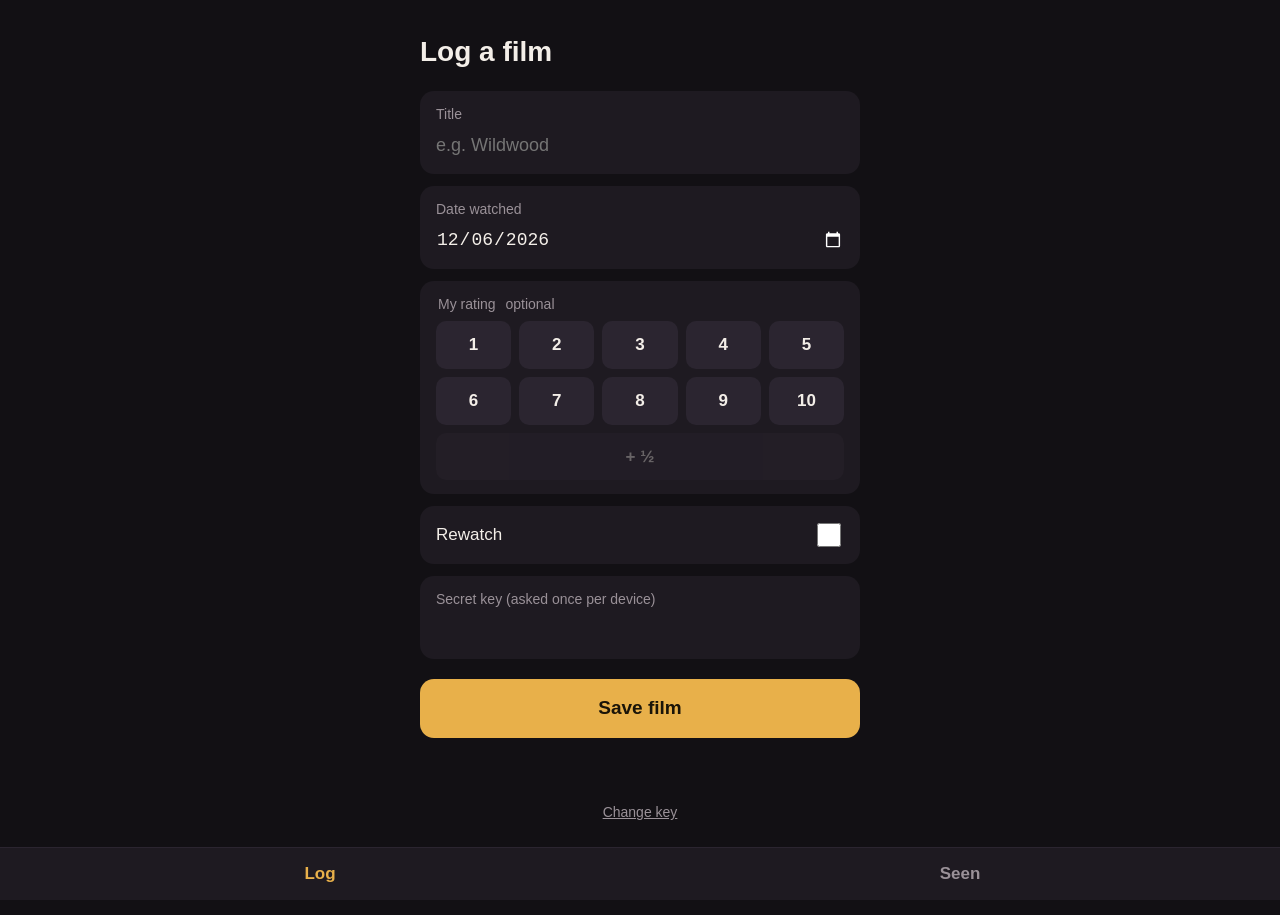
==== index.html @ c6a6cbfb "Group the Seen list under month headings Co-Authored-By: Claude Opus 5.5 <noreply@anthropic.com>" ====
<!DOCTYPE html>
<html lang="en-GB">
<head>
  <meta charset="utf-8">
  <!-- Makes the page fit a phone screen instead of a zoomed-out desktop view. -->
  <meta name="viewport" content="width=device-width, initial-scale=1, viewport-fit=cover">
  <title>Log a film</title>

  <!-- Home-screen app settings: name, icon and colours (manifest.json), plus
       the extra tags iPhones look for. "Film log" is the name under the icon. -->
  <link rel="manifest" href="manifest.json">
  <link rel="apple-touch-icon" href="icon-180.png">
  <link rel="icon" href="icon-192.png">
  <meta name="apple-mobile-web-app-title" content="Film log">
  <meta name="apple-mobile-web-app-capable" content="yes">
  <meta name="mobile-web-app-capable" content="yes">
  <meta name="apple-mobile-web-app-status-bar-style" content="black-translucent">
  <meta name="theme-color" content="#121014">

  <link rel="stylesheet" href="style.css?v=4">
</head>
<body>
  <!-- Two screens ("views"): only one is shown at a time, switched by the tab bar below. -->
  <main id="log-view">
    <h1>Log a film</h1>

    <form id="film-form" autocomplete="off">
      <label class="field">
        <span>Title</span>
        <input id="title" type="text" required autocapitalize="words" placeholder="e.g. Wildwood">
      </label>

      <label class="field">
        <span>Date watched</span>
        <input id="date" type="date" required>
      </label>

      <fieldset class="field">
        <legend>My rating <output id="rating-value">–</output></legend>
        <!-- 1 to 10 buttons are added by app.js; ½ adds half a point. -->
        <div id="rating-buttons" class="rating-grid"></div>
        <button type="button" id="half" class="chip half" aria-pressed="false">+ ½</button>
      </fieldset>

      <label class="field toggle">
        <span>Rewatch</span>
        <input id="rewatch" type="checkbox">
      </label>

      <!-- Only shown until the key is saved on this device. -->
      <label class="field" id="key-field" hidden>
        <span>Secret key (asked once per device)</span>
        <input id="key" type="password" autocomplete="off">
      </label>

      <button type="submit" id="save" class="save">Save film</button>
      <p id="status" role="status"></p>
    </form>

    <button type="button" id="forget-key" class="link">Change key</button>
  </main>

  <main id="seen-view" hidden>
    <h1>Seen <span id="film-count" class="count"></span></h1>
    <!-- type="search" gives the phone a search keyboard and a clear (x) button. -->
    <input id="search" class="search" type="search" placeholder="Search films" autocomplete="off" autocapitalize="off" enterkeyhint="search">
    <p id="list-status" class="list-status" role="status"></p>
    <!-- Filled in by app.js: one <li> per film, newest first. -->
    <ol id="film-list" class="film-list"></ol>
  </main>

  <nav class="tabs">
    <button type="button" class="tab" data-view="log-view" aria-pressed="true">Log</button>
    <button type="button" class="tab" data-view="seen-view" aria-pressed="false">Seen</button>
  </nav>

  <!-- "?v=4" makes phones fetch the new files instead of reusing old saved copies.
       Bump the number whenever you change these files. -->
  <script src="config.js?v=4"></script>
  <script src="app.js?v=4"></script>
</body>
</html>
---- style.css ----
/* Colours in one place: change these to restyle the whole app. */
:root {
  --bg: #121014;
  --card: #1e1a21;
  --text: #f3eee8;
  --muted: #9a9198;
  --accent: #e8b04a;      /* cinema-ticket gold */
  --ok: #7fc99a;
  --error: #ef7a6d;
  --radius: 14px;
}

* { box-sizing: border-box; }

/* Make sure "hidden" always wins, even over rules like .field { display: block }. */
[hidden] { display: none !important; }

body {
  margin: 0;
  background: var(--bg);
  color: var(--text);
  font: 17px/1.4 -apple-system, BlinkMacSystemFont, "Segoe UI", sans-serif;
  /* Keeps content clear of the iPhone notch and home bar. */
  padding: env(safe-area-inset-top) 0 env(safe-area-inset-bottom);
}

/* Bottom padding leaves room for the tab bar so it never covers content. */
main { max-width: 480px; margin: 0 auto; padding: 20px 20px calc(90px + env(safe-area-inset-bottom)); }

h1 { font-size: 28px; margin: 12px 0 20px; }

.field {
  display: block;
  background: var(--card);
  border: 0;
  border-radius: var(--radius);
  padding: 14px 16px;
  margin: 0 0 12px;
}

.field > span, legend {
  display: block;
  color: var(--muted);
  font-size: 14px;
  margin-bottom: 6px;
}
legend { float: left; width: 100%; }   /* lets the legend sit inside the card */

/* 16px or more stops iPhone Safari zooming in when you tap a field. */
input[type="text"], input[type="date"], input[type="password"] {
  width: 100%;
  font-size: 18px;
  color: var(--text);
  background: transparent;
  border: 0;
  padding: 4px 0;
  outline: none;
  color-scheme: dark;
}

#rating-value { color: var(--accent); font-weight: 700; font-size: 18px; margin-left: 6px; }

.rating-grid {
  clear: both;
  display: grid;
  grid-template-columns: repeat(5, 1fr);
  gap: 8px;
  margin-bottom: 8px;
}

.chip {
  font: inherit;
  font-weight: 600;
  color: var(--text);
  background: #2b2530;
  border: 0;
  border-radius: 10px;
  padding: 12px 0;
}
.chip[aria-pressed="true"] { background: var(--accent); color: #1a1408; }
.chip:disabled { opacity: 0.35; }
.half { width: 100%; }

.toggle { display: flex; align-items: center; justify-content: space-between; }
.toggle > span { margin: 0; color: var(--text); font-size: 17px; }
.toggle input { width: 24px; height: 24px; accent-color: var(--accent); }

.save {
  width: 100%;
  font: inherit;
  font-weight: 700;
  font-size: 19px;
  background: var(--accent);
  color: #1a1408;
  border: 0;
  border-radius: var(--radius);
  padding: 16px;
  margin-top: 8px;
}
.save:disabled { opacity: 0.6; }

#status { min-height: 1.4em; text-align: center; }
#status.ok { color: var(--ok); }
#status.error { color: var(--error); }

.link {
  display: block;
  margin: 24px auto 0;
  background: none;
  border: 0;
  color: var(--muted);
  font: inherit;
  font-size: 14px;
  text-decoration: underline;
}

/* ---------- Tab bar (Log / Seen), fixed to the bottom of the screen ---------- */
.tabs {
  position: fixed;
  left: 0; right: 0; bottom: 0;
  display: flex;
  background: var(--card);
  border-top: 1px solid #2b2530;
  padding-bottom: env(safe-area-inset-bottom);   /* clears the iPhone home bar */
}
.tab {
  flex: 1;
  font: inherit;
  font-weight: 600;
  color: var(--muted);
  background: none;
  border: 0;
  padding: 14px 0;
}
.tab[aria-pressed="true"] { color: var(--accent); }

/* ---------- Seen list ---------- */
.count { color: var(--muted); font-weight: 400; font-size: 20px; }
.list-status { color: var(--muted); font-size: 14px; min-height: 1.2em; margin: -10px 0 10px; }
.list-status.error { color: var(--error); }

.film-list { list-style: none; margin: 0; padding: 0; }
.film-list li.film {
  display: grid;
  grid-template-columns: 1fr auto;   /* title takes the space, rating sits on the right */
  align-items: center;
  gap: 2px 12px;
  padding: 12px 4px;
  border-bottom: 1px solid #2b2530;
}
.film-title { font-weight: 600; }
.film-date { grid-column: 1; color: var(--muted); font-size: 14px; }
.film-rating {
  grid-column: 2; grid-row: 1 / span 2;
  color: var(--accent);
  font-weight: 700;
  font-size: 20px;
}

/* ---------- Rating "optional" hint and Seen search ---------- */
#rating-value.unset { color: var(--muted); font-weight: 400; font-size: 14px; }

.search {
  width: 100%;
  font-size: 17px;            /* 16px+ stops iPhone zooming in on tap */
  color: var(--text);
  background: var(--card);
  border: 0;
  border-radius: var(--radius);
  padding: 12px 16px;
  margin: 0 0 14px;
  outline: none;
  color-scheme: dark;
}
.no-match { color: var(--muted); display: block !important; }

/* ---------- Month headings in the Seen list ---------- */
.month-heading {
  display: flex;
  justify-content: space-between;
  align-items: baseline;
  margin-top: 22px;
  padding: 0 4px 6px;
  border-bottom: 1px solid var(--accent);
  color: var(--accent);
  font-size: 13px;
  font-weight: 700;
  letter-spacing: 0.08em;
  text-transform: uppercase;     /* shows as "JULY 2026" */
}
.month-heading:first-child { margin-top: 4px; }
.month-count { color: var(--muted); font-weight: 400; letter-spacing: 0; }
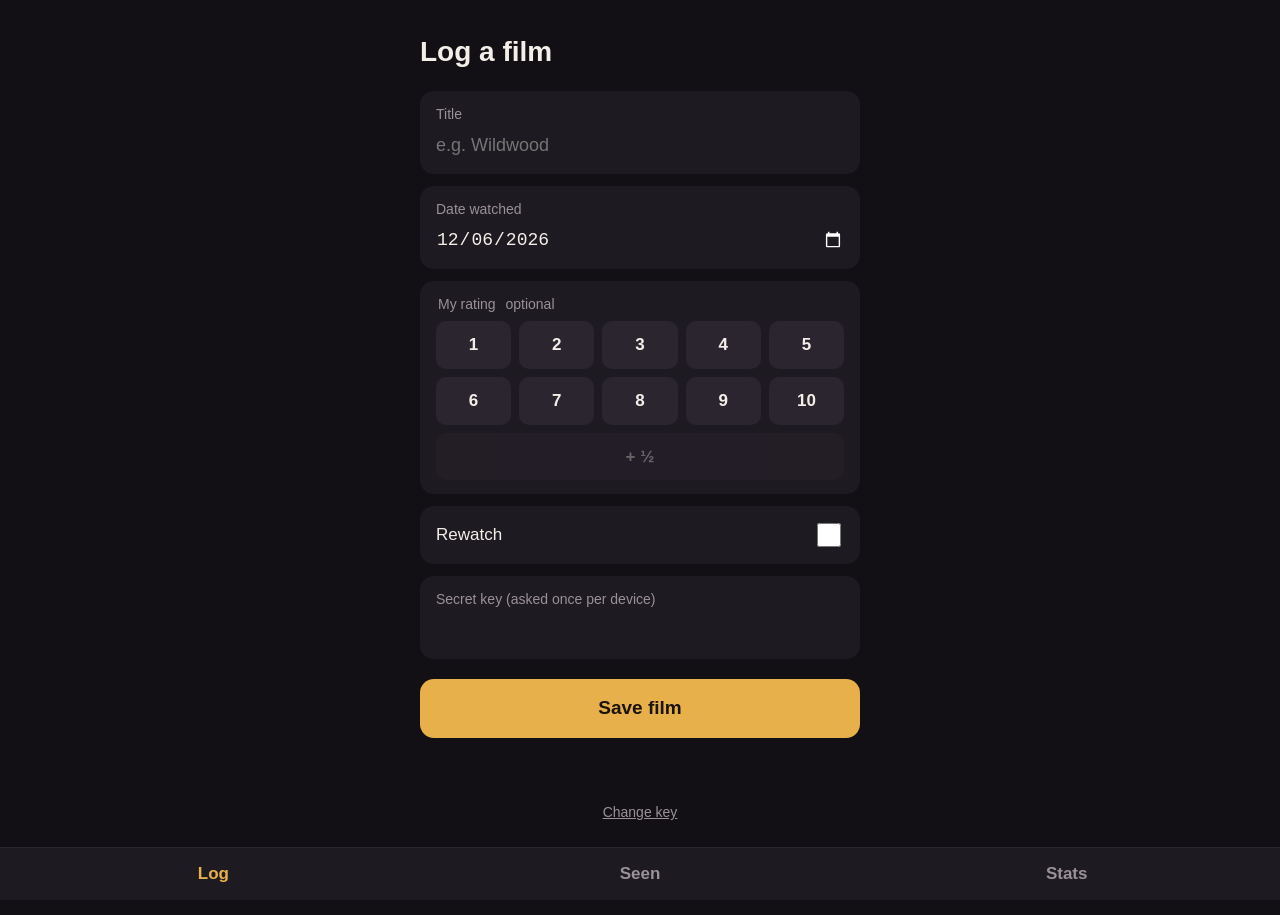
==== commit 80301399: "Add a Stats tab showing the cinema dashboard (trial) dashboard.html is a copy of the cinema dashboar" ====
--- a/index.html
+++ b/index.html
@@ -17,7 +17,7 @@
   <meta name="apple-mobile-web-app-status-bar-style" content="black-translucent">
   <meta name="theme-color" content="#121014">
 
-  <link rel="stylesheet" href="style.css?v=4">
+  <link rel="stylesheet" href="style.css?v=5">
 </head>
 <body>
   <!-- Two screens ("views"): only one is shown at a time, switched by the tab bar below. -->
@@ -69,14 +69,21 @@
     <ol id="film-list" class="film-list"></ol>
   </main>
 
+  <!-- The full cinema dashboard (dashboard.html), shown inside the app.
+       It's only loaded the first time you open this tab. -->
+  <main id="stats-view" class="stats-view" hidden>
+    <iframe id="stats-frame" title="Cinema dashboard"></iframe>
+  </main>
+
   <nav class="tabs">
     <button type="button" class="tab" data-view="log-view" aria-pressed="true">Log</button>
     <button type="button" class="tab" data-view="seen-view" aria-pressed="false">Seen</button>
+    <button type="button" class="tab" data-view="stats-view" aria-pressed="false">Stats</button>
   </nav>
 
-  <!-- "?v=4" makes phones fetch the new files instead of reusing old saved copies.
+  <!-- "?v=5" makes phones fetch the new files instead of reusing old saved copies.
        Bump the number whenever you change these files. -->
-  <script src="config.js?v=4"></script>
-  <script src="app.js?v=4"></script>
+  <script src="config.js?v=5"></script>
+  <script src="app.js?v=5"></script>
 </body>
 </html>
--- a/style.css
+++ b/style.css
@@ -190,3 +190,14 @@
 }
 .month-heading:first-child { margin-top: 4px; }
 .month-count { color: var(--muted); font-weight: 400; letter-spacing: 0; }
+
+/* ---------- Stats tab: the dashboard fills the screen above the tab bar ---------- */
+.stats-view {
+  position: fixed;
+  top: env(safe-area-inset-top);
+  left: 0; right: 0;
+  bottom: calc(50px + env(safe-area-inset-bottom));   /* 50px ≈ the tab bar's height */
+  max-width: none;
+  padding: 0;
+}
+.stats-view iframe { width: 100%; height: 100%; border: 0; display: block; background: #fff; }
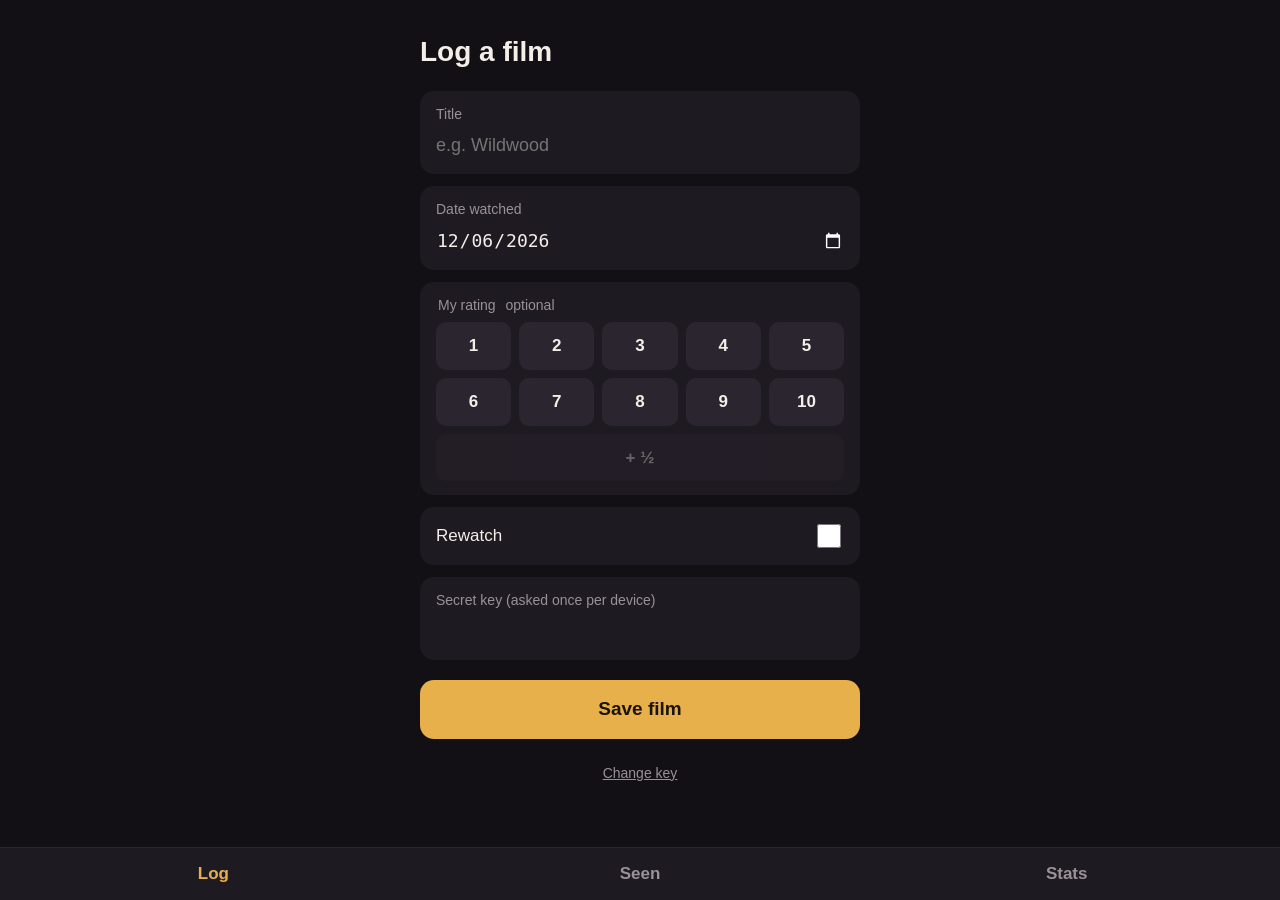
==== commit 0b65e168: "Show a clear TMDB result card after saving Matched (with year to check), no match found, or lookup f" ====
--- a/index.html
+++ b/index.html
@@ -17,7 +17,7 @@
   <meta name="apple-mobile-web-app-status-bar-style" content="black-translucent">
   <meta name="theme-color" content="#121014">
 
-  <link rel="stylesheet" href="style.css?v=5">
+  <link rel="stylesheet" href="style.css?v=6">
 </head>
 <body>
   <!-- Two screens ("views"): only one is shown at a time, switched by the tab bar below. -->
@@ -55,6 +55,17 @@
 
       <button type="submit" id="save" class="save">Save film</button>
       <p id="status" role="status"></p>
+
+      <!-- After a save: did TMDB find the film? Filled in by showResult() in app.js. -->
+      <div id="result" class="result" role="status" hidden>
+        <span id="result-icon" class="result-icon"></span>
+        <div>
+          <p id="result-heading" class="result-heading"></p>
+          <p id="result-saved" class="result-saved"></p>
+          <p id="result-detail" class="result-detail"></p>
+        </div>
+        <button type="button" id="result-close" class="result-close" aria-label="Dismiss">×</button>
+      </div>
     </form>
 
     <button type="button" id="forget-key" class="link">Change key</button>
@@ -81,9 +92,9 @@
     <button type="button" class="tab" data-view="stats-view" aria-pressed="false">Stats</button>
   </nav>
 
-  <!-- "?v=5" makes phones fetch the new files instead of reusing old saved copies.
+  <!-- "?v=6" makes phones fetch the new files instead of reusing old saved copies.
        Bump the number whenever you change these files. -->
-  <script src="config.js?v=5"></script>
-  <script src="app.js?v=5"></script>
+  <script src="config.js?v=6"></script>
+  <script src="app.js?v=6"></script>
 </body>
 </html>
--- a/style.css
+++ b/style.css
@@ -201,3 +201,30 @@
   padding: 0;
 }
 .stats-view iframe { width: 100%; height: 100%; border: 0; display: block; background: #fff; }
+
+/* ---------- TMDB result card (after saving) ---------- */
+.result {
+  display: grid;
+  grid-template-columns: auto 1fr auto;
+  gap: 12px;
+  align-items: start;
+  background: var(--card);
+  border-left: 4px solid var(--ok);
+  border-radius: var(--radius);
+  padding: 14px 12px 14px 16px;
+  margin-top: 4px;
+}
+.result.warn { border-left-color: var(--accent); }
+.result p { margin: 0; }
+.result-icon { font-size: 20px; line-height: 1.3; color: var(--ok); }
+.result.warn .result-icon { color: var(--accent); }
+.result-heading { font-weight: 700; }
+.result-saved { color: var(--muted); font-size: 14px; margin-top: 2px !important; }
+.result-detail { font-size: 14px; margin-top: 8px !important; }
+.result-close {
+  background: none; border: 0; color: var(--muted);
+  font-size: 24px; line-height: 1; padding: 0 4px;
+}
+
+/* No gap when the status line is empty. */
+#status:empty { min-height: 0; margin: 8px 0 0; }
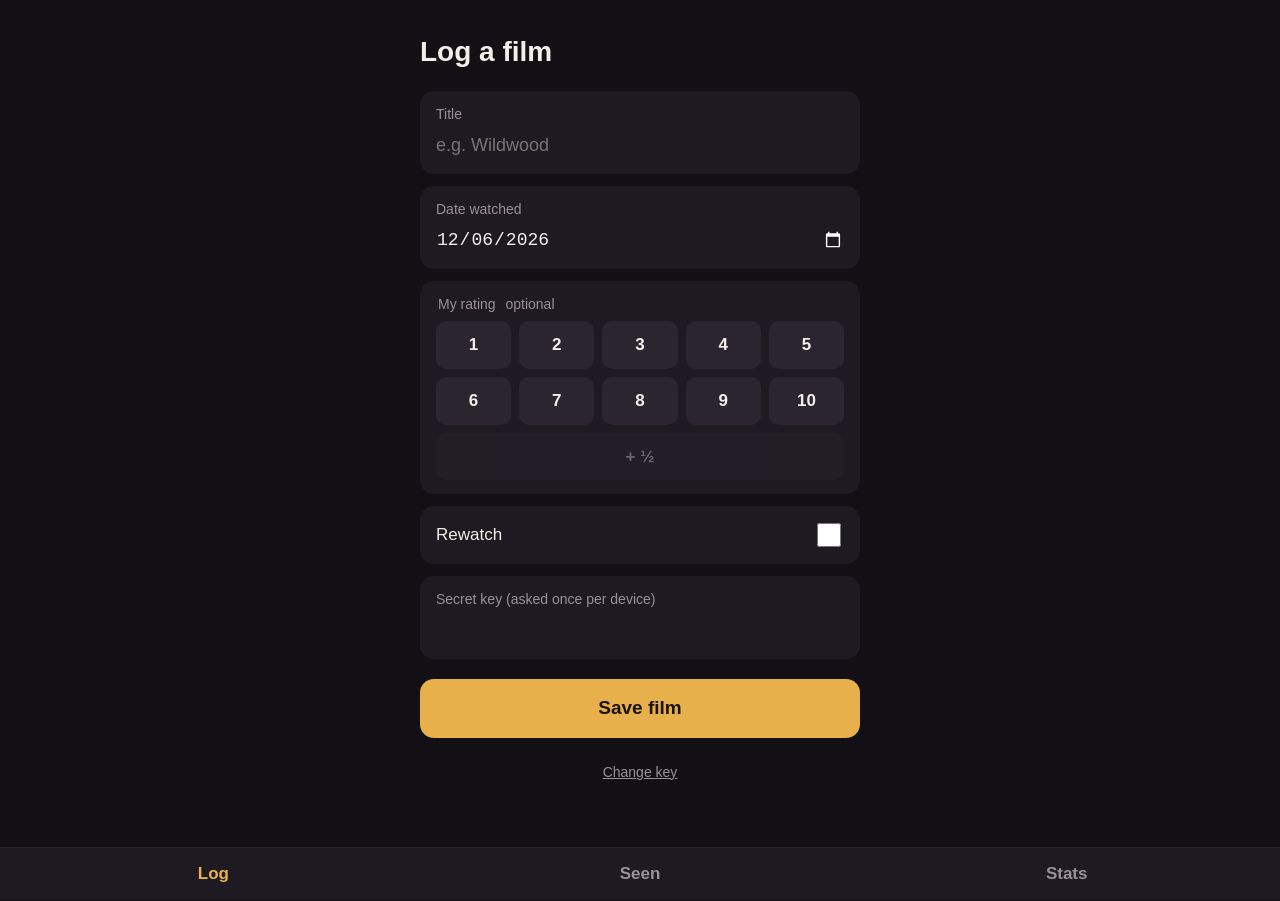
==== commit 67f9f80e: "Keep the tab bar at the bottom on the Stats tab (iOS home-screen quirk) Co-Authored-By: Claude Opus " ====
--- a/index.html
+++ b/index.html
@@ -17,7 +17,7 @@
   <meta name="apple-mobile-web-app-status-bar-style" content="black-translucent">
   <meta name="theme-color" content="#121014">
 
-  <link rel="stylesheet" href="style.css?v=6">
+  <link rel="stylesheet" href="style.css?v=8">
 </head>
 <body>
   <!-- Two screens ("views"): only one is shown at a time, switched by the tab bar below. -->
@@ -92,9 +92,33 @@
     <button type="button" class="tab" data-view="stats-view" aria-pressed="false">Stats</button>
   </nav>
 
-  <!-- "?v=6" makes phones fetch the new files instead of reusing old saved copies.
+  <!-- Tapping a film in Seen opens this panel. Delete only shows for recent films. -->
+  <div id="film-panel" class="overlay" hidden>
+    <div class="sheet">
+      <div class="grabber"></div>
+      <div class="sheet-head">
+        <span id="panel-title" class="panel-title"></span>
+        <span id="panel-rating" class="panel-rating"></span>
+      </div>
+      <p id="panel-date" class="panel-date"></p>
+      <button type="button" id="panel-delete" class="btn danger">Delete film</button>
+      <button type="button" id="panel-close" class="btn">Close</button>
+    </div>
+  </div>
+
+  <!-- "Are you sure?" before anything is deleted. -->
+  <div id="confirm" class="overlay centred" hidden>
+    <div class="dialog">
+      <p id="confirm-question" class="dialog-question"></p>
+      <p class="dialog-note">It moves to the Deleted tab in your Sheet, so you can restore it there if needed.</p>
+      <button type="button" id="confirm-delete" class="btn danger">Delete</button>
+      <button type="button" id="confirm-cancel" class="btn gold">Cancel</button>
+    </div>
+  </div>
+
+  <!-- "?v=8" makes phones fetch the new files instead of reusing old saved copies.
        Bump the number whenever you change these files. -->
-  <script src="config.js?v=6"></script>
-  <script src="app.js?v=6"></script>
+  <script src="config.js?v=8"></script>
+  <script src="app.js?v=8"></script>
 </body>
 </html>
--- a/style.css
+++ b/style.css
@@ -22,6 +22,10 @@
   font: 17px/1.4 -apple-system, BlinkMacSystemFont, "Segoe UI", sans-serif;
   /* Keeps content clear of the iPhone notch and home bar. */
   padding: env(safe-area-inset-top) 0 env(safe-area-inset-bottom);
+  /* Always a touch taller than the screen, even on Stats (where everything is pinned
+     in place). Otherwise iPhone home-screen apps can misjudge the bottom of the screen
+     and lift the tab bar by about the status bar's height. */
+  min-height: calc(100vh + 1px);
 }
 
 /* Bottom padding leaves room for the tab bar so it never covers content. */
@@ -228,3 +232,43 @@
 
 /* No gap when the status line is empty. */
 #status:empty { min-height: 0; margin: 8px 0 0; }
+
+/* ---------- Film panel (slides up from the bottom) and confirm dialog ---------- */
+.film-list li.film { cursor: pointer; }
+.list-status.ok { color: var(--ok); }
+
+.overlay {
+  position: fixed; inset: 0;
+  background: rgba(0, 0, 0, 0.55);
+  display: flex; align-items: flex-end;
+  z-index: 10;
+}
+.overlay.centred { align-items: center; justify-content: center; padding: 24px; z-index: 11; }
+
+.sheet {
+  width: 100%;
+  max-width: 480px; margin: 0 auto;
+  background: var(--card);
+  border-radius: 20px 20px 0 0;
+  padding: 10px 20px calc(22px + env(safe-area-inset-bottom));
+}
+.grabber { width: 36px; height: 4px; background: #3a3340; border-radius: 2px; margin: 0 auto 16px; }
+.sheet-head { display: flex; justify-content: space-between; align-items: baseline; gap: 12px; }
+.panel-title { font-size: 20px; font-weight: 700; }
+.panel-rating { color: var(--accent); font-size: 24px; font-weight: 700; }
+.panel-date { color: var(--muted); font-size: 14px; margin: 2px 0 12px; }
+
+.dialog { width: 100%; max-width: 360px; background: var(--card); border-radius: 16px; padding: 22px 20px; text-align: center; }
+.dialog-question { font-size: 18px; font-weight: 700; margin: 0 0 6px; }
+.dialog-note { color: var(--muted); font-size: 14px; margin: 0 0 14px; }
+
+.btn {
+  display: block; width: 100%;
+  font: inherit; font-weight: 600;
+  border: 0; border-radius: 12px;
+  padding: 14px; margin-top: 8px;
+  background: #2b2530; color: var(--text);
+}
+.btn.danger { background: transparent; color: var(--error); border: 1px solid #5a2f2b; }
+.btn.gold { background: var(--accent); color: #1a1408; }
+.btn:disabled { opacity: 0.6; }
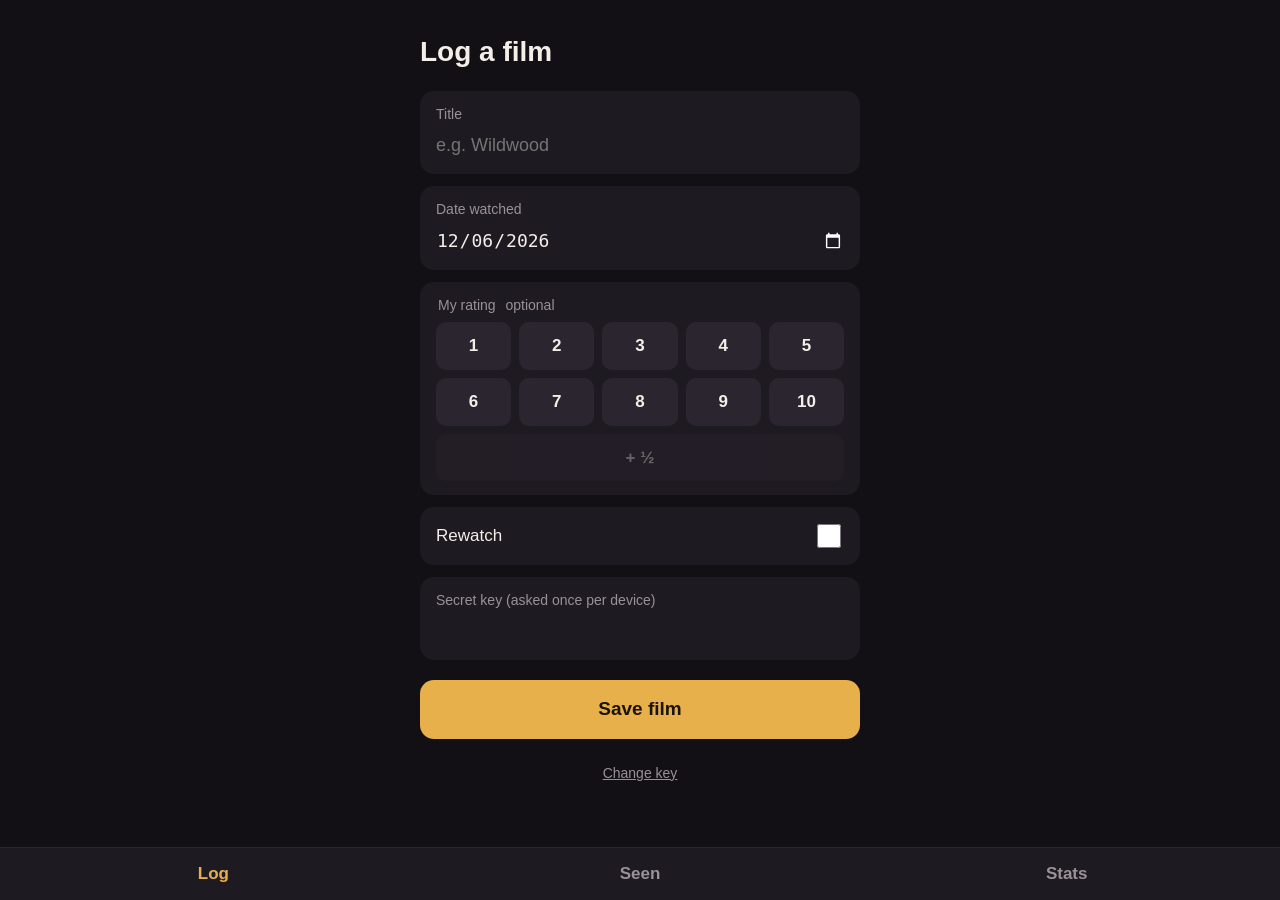
==== commit 4dbf0454: "Make Stats its own page with the same tab bar The dashboard no longer sits in a frame inside the app" ====
--- a/index.html
+++ b/index.html
@@ -17,7 +17,7 @@
   <meta name="apple-mobile-web-app-status-bar-style" content="black-translucent">
   <meta name="theme-color" content="#121014">
 
-  <link rel="stylesheet" href="style.css?v=8">
+  <link rel="stylesheet" href="style.css?v=9">
 </head>
 <body>
   <!-- Two screens ("views"): only one is shown at a time, switched by the tab bar below. -->
@@ -80,16 +80,11 @@
     <ol id="film-list" class="film-list"></ol>
   </main>
 
-  <!-- The full cinema dashboard (dashboard.html), shown inside the app.
-       It's only loaded the first time you open this tab. -->
-  <main id="stats-view" class="stats-view" hidden>
-    <iframe id="stats-frame" title="Cinema dashboard"></iframe>
-  </main>
-
   <nav class="tabs">
     <button type="button" class="tab" data-view="log-view" aria-pressed="true">Log</button>
     <button type="button" class="tab" data-view="seen-view" aria-pressed="false">Seen</button>
-    <button type="button" class="tab" data-view="stats-view" aria-pressed="false">Stats</button>
+    <!-- Stats is its own page (the cinema dashboard), so it's a link rather than a tab switch. -->
+    <a class="tab" href="dashboard.html?v=9">Stats</a>
   </nav>
 
   <!-- Tapping a film in Seen opens this panel. Delete only shows for recent films. -->
@@ -116,9 +111,9 @@
     </div>
   </div>
 
-  <!-- "?v=8" makes phones fetch the new files instead of reusing old saved copies.
+  <!-- "?v=9" makes phones fetch the new files instead of reusing old saved copies.
        Bump the number whenever you change these files. -->
-  <script src="config.js?v=8"></script>
-  <script src="app.js?v=8"></script>
+  <script src="config.js?v=9"></script>
+  <script src="app.js?v=9"></script>
 </body>
 </html>
--- a/style.css
+++ b/style.css
@@ -22,10 +22,6 @@
   font: 17px/1.4 -apple-system, BlinkMacSystemFont, "Segoe UI", sans-serif;
   /* Keeps content clear of the iPhone notch and home bar. */
   padding: env(safe-area-inset-top) 0 env(safe-area-inset-bottom);
-  /* Always a touch taller than the screen, even on Stats (where everything is pinned
-     in place). Otherwise iPhone home-screen apps can misjudge the bottom of the screen
-     and lift the tab bar by about the status bar's height. */
-  min-height: calc(100vh + 1px);
 }
 
 /* Bottom padding leaves room for the tab bar so it never covers content. */
@@ -137,6 +133,7 @@
   padding: 14px 0;
 }
 .tab[aria-pressed="true"] { color: var(--accent); }
+a.tab { text-align: center; text-decoration: none; }   /* the Stats link looks like the other tabs */
 
 /* ---------- Seen list ---------- */
 .count { color: var(--muted); font-weight: 400; font-size: 20px; }
@@ -195,17 +192,6 @@
 .month-heading:first-child { margin-top: 4px; }
 .month-count { color: var(--muted); font-weight: 400; letter-spacing: 0; }
 
-/* ---------- Stats tab: the dashboard fills the screen above the tab bar ---------- */
-.stats-view {
-  position: fixed;
-  top: env(safe-area-inset-top);
-  left: 0; right: 0;
-  bottom: calc(50px + env(safe-area-inset-bottom));   /* 50px ≈ the tab bar's height */
-  max-width: none;
-  padding: 0;
-}
-.stats-view iframe { width: 100%; height: 100%; border: 0; display: block; background: #fff; }
-
 /* ---------- TMDB result card (after saving) ---------- */
 .result {
   display: grid;
